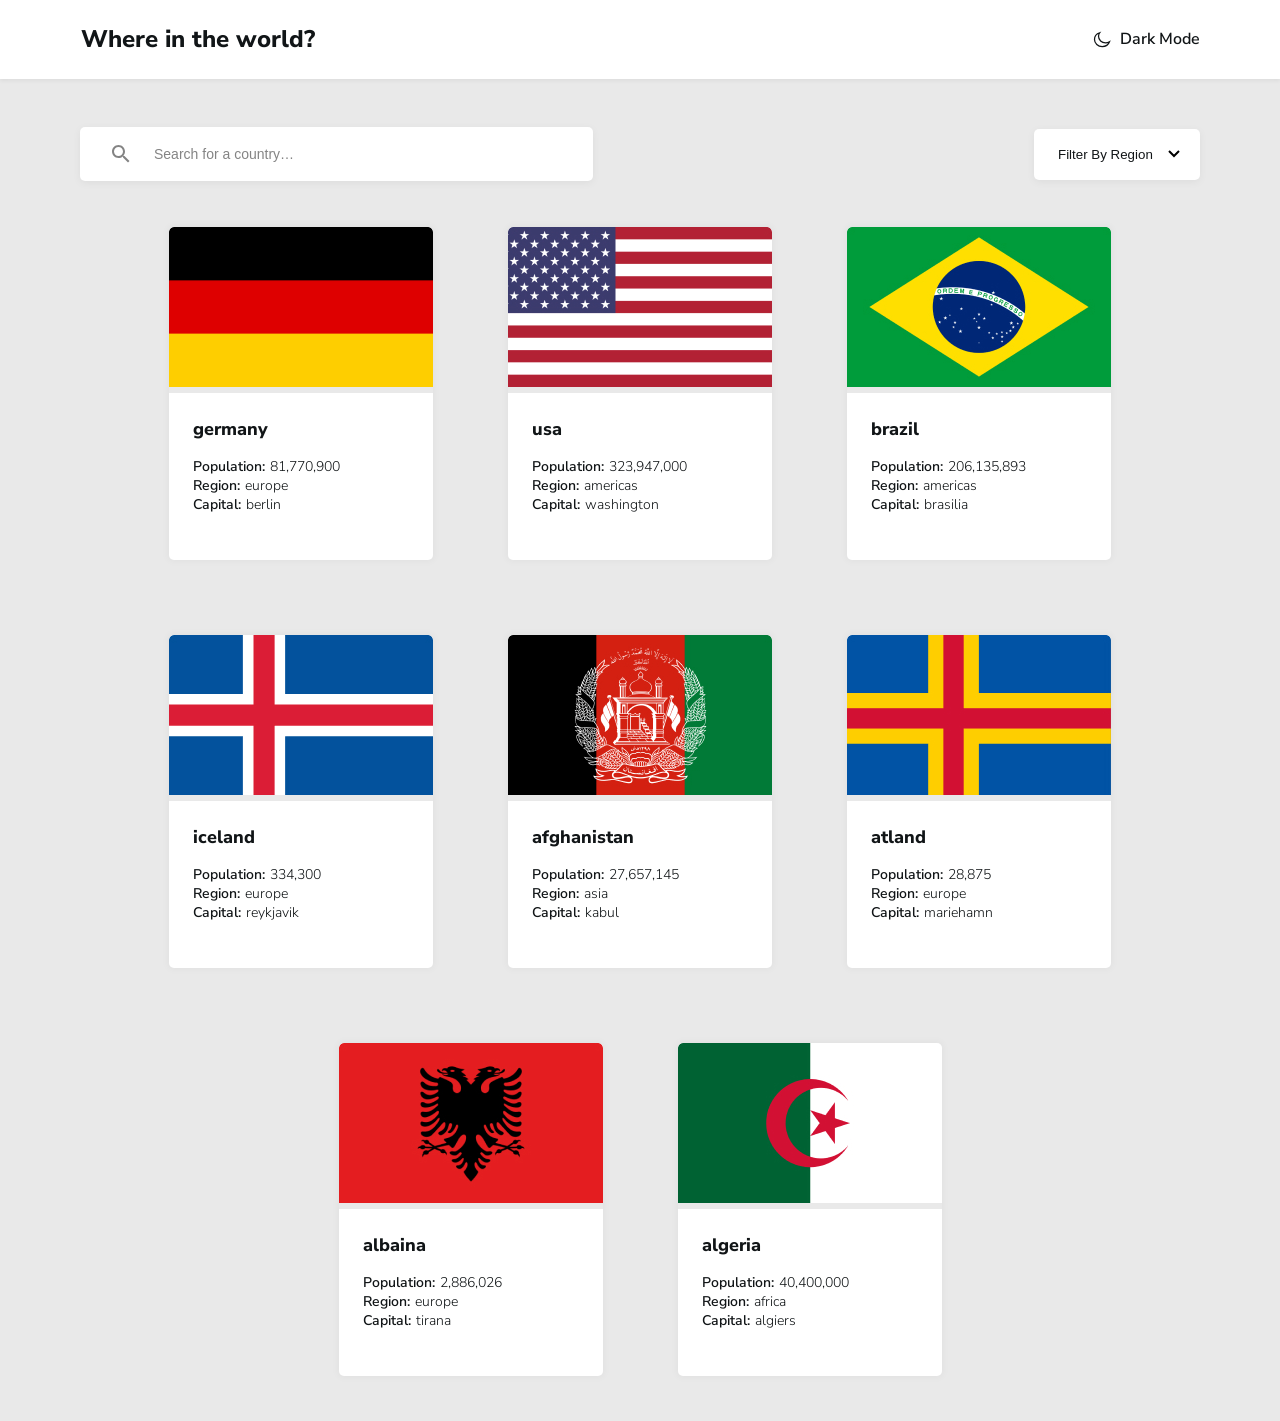
==== index.html @ 96c754d6 "end" ====
<!DOCTYPE html>
<html lang="en">
  <head>
    <meta charset="UTF-8" />
    <meta name="viewport" content="width=device-width, initial-scale=1.0" />
    <link rel="stylesheet" href="./styles/style.css" />
    <title>6-dars</title>
  </head>
  <body>
    <header class="container">
      <h1>Where in the world?</h1>
      <a href="#" id="dark">
        <img
          id="moon"
          src="./images/moon.svg"
          alt="moon"
          width="20"
          height="20"
        />
        <img id="sun" class="hidden" src="./images/sun.svg" alt="sun" width="20" height="20" />
        <span>Dark Mode</span>
      </a>
    </header>
    <main class="container">
      <div class="input-and-filter">
        <div class="input">
          <img class="search" src="./images/search.svg" alt="search" width="18" height="18" />
          <img class="search-white hidden" src="./images/search-white.svg" alt="search" width="18" height="18">
          <input type="search" placeholder="Search for a country…" />
        </div>
        <select class="filter" name="filter" id="filter">
          <option value="filter" selected>Filter By Region</option>
          <option value="africa">Africa</option>
          <option value="america">America</option>
          <option value="asia">Asia</option>
          <option value="europe">Europe</option>
          <option value="oceania">Oceania</option>
        </select>
      </div>
      <div class="cards">
        <!-- <div class="card">
          <div class="card-img">
            <img
              src="./images/flag-germany.jpg"
              alt="flag img"
              width="264"
              height="160"
            />
          </div>
          <div class="card-title">
            <h2>Germany</h2>
            <span
              >Population:
              <p>81,770,900</p></span
            >
            <span
              >Region:
              <p>Europe</p></span
            >
            <span
              >Capital:
              <p>Berlin</p></span
            >
          </div>
        </div> -->
      </div>
    </main>
    <script type="module" src="./index.js"></script>
  </body>
</html>
---- styles/style.css ----
@import url("https://fonts.googleapis.com/css2?family=Nunito+Sans:wght@100;200;300;400;500;600;800;900&display=swap");
:root {
  --text-color: #111517;
  --title-color: #ffffff;
  --primary-color: #ffffff;
  --bgc-color: rgb(233, 233, 233);
  --input-color: #848484;
}
* {
  margin: 0;
  padding: 0;
  box-sizing: border-box;
}
html,
body {
  overflow-x: hidden;
  font-family: "Nunito Sans", sans-serif;
  background-color: var(--bgc-color);
}
input,
select {
  border: none;
  outline: none;
}
a {
  text-decoration: none;
}
ul,
ol,
li {
  list-style: none;
}
button {
  border: none;
  cursor: pointer;
}
.dark {
  --text-color: #ffffff;
  --title-color: #111517;
  --primary-color: #2b3844;
  --bgc-color: #202c36;
  --input-color: white;
}
.hidden {
  display: none;
}
.container {
  max-width: 1280px;
  width: 100%;
  margin: 0 auto;
}
header {
  background-color: var(--title-color);
  display: flex;
  justify-content: space-between;
  box-shadow: 0px 2px 4px 0px #0000000e;
  padding: 23px 80px 24px 81px;
  h1 {
    font-weight: 800;
    font-size: 24px;
    color: var(--text-color);
  }
  a {
    display: flex;
    align-items: center;
    gap: 8px;
    span {
      font-weight: 600;
      font-size: 16px;
      color: var(--text-color);
    }
  }
}
main {
  padding: 48px 80px 45px 80px;
  .input-and-filter {
    display: flex;
    align-items: center;
    justify-content: space-between;
    .input {
      background-color: var(--title-color);
      box-shadow: 0px 2px 9px 0px #0000000e;
      padding: 18px 270px 18px 32px;
      border-radius: 5px;
      display: flex;
      align-items: center;
      gap: 24px;
      input::placeholder {
        font-weight: 400;
        font-size: 14px;
        color: var(--input-color);
        background-color: var(--title-color);
      }
    }
    .filter {
      padding: 18px 47px 18px 24px;
      box-shadow: 0px 2px 9px 0px #0000000e;
      border-radius: 5px;
      background-image: url("data:image/svg+xml;charset=UTF-8,%3Csvg width='12' height='8' viewBox='0 0 12 8' xmlns='http://www.w3.org/2000/svg'%3E%3Cpath d='M1 1l5 5 5-5' stroke='%23000' stroke-width='2' fill='none'/%3E%3C/svg%3E");
      background-repeat: no-repeat;
      background-position: right 20px center;
      background-size: 12px;
      appearance: none;
      -webkit-appearance: none;
      -moz-appearance: none;
      background-color: var(--title-color);
      color: var(--text-color);
    }
  }
  .cards {
    display: flex;
    align-items: center;
    gap: 75px;
    flex-wrap: wrap;
    justify-content: center;
    margin-top: 46px;
    .card {
      border-radius: 5px;
      overflow: hidden;
      box-shadow: 0px 0px 7px 2px #00000008;
      .card-title {
        padding: 24px 0px 46px 24px;
        background-color: var(--title-color);
        h2 {
          font-weight: 800;
          font-size: 18px;
          color: var(--text-color);
          margin-bottom: 16px;
        }
        span {
          display: flex;
          align-items: center;
          gap: 5px;
          font-weight: 600;
          font-size: 14px;
          color: var(--text-color);
          p {
            font-weight: 300;
            font-size: 14px;
            color: var(--text-color);
          }
        }
      }
    }
  }
}
@media (max-width: 874px) {
  .input-and-filter {
    flex-direction: column;
    .input {
      width: 100%;
    }
    .filter {
      width: 100%;
      margin-top: 40px;
    }
  }
}
@media (max-width: 537px) {
  header {
    padding: 30px 16px 30px 16px;
    h1 {
      font-size: 14px;
    }
    a {
      img {
        max-width: 16px;
        height: 16px;
      }
      span {
        font-size: 12px;
      }
    }
    .input-and-filter {
      flex-direction: column;
      gap: 16px;
    }

    .input,
    .filter {
      width: 100%;
      padding: 12px;
    }

    .input input {
      font-size: 14px;
    }

    .filter {
      font-size: 14px;
    }
  }
  main {
    .cards {
      .card {
        .card-img {
          img {
            display: block;
            height: auto;
            max-width: 100%;
          }
        }
        .card-title {
          h2 {
            font-size: 18px;
          }
          span {
            font-size: 14px;
          }
        }
      }
    }
  }
}
@media (max-width: 390px) {
  .cards {
    .card {
      .card-title {
        padding: 24px 0px 46px 24px !important;
        display: flex;
        justify-content: center;
        flex-direction: column;
      }
    }
  }
}
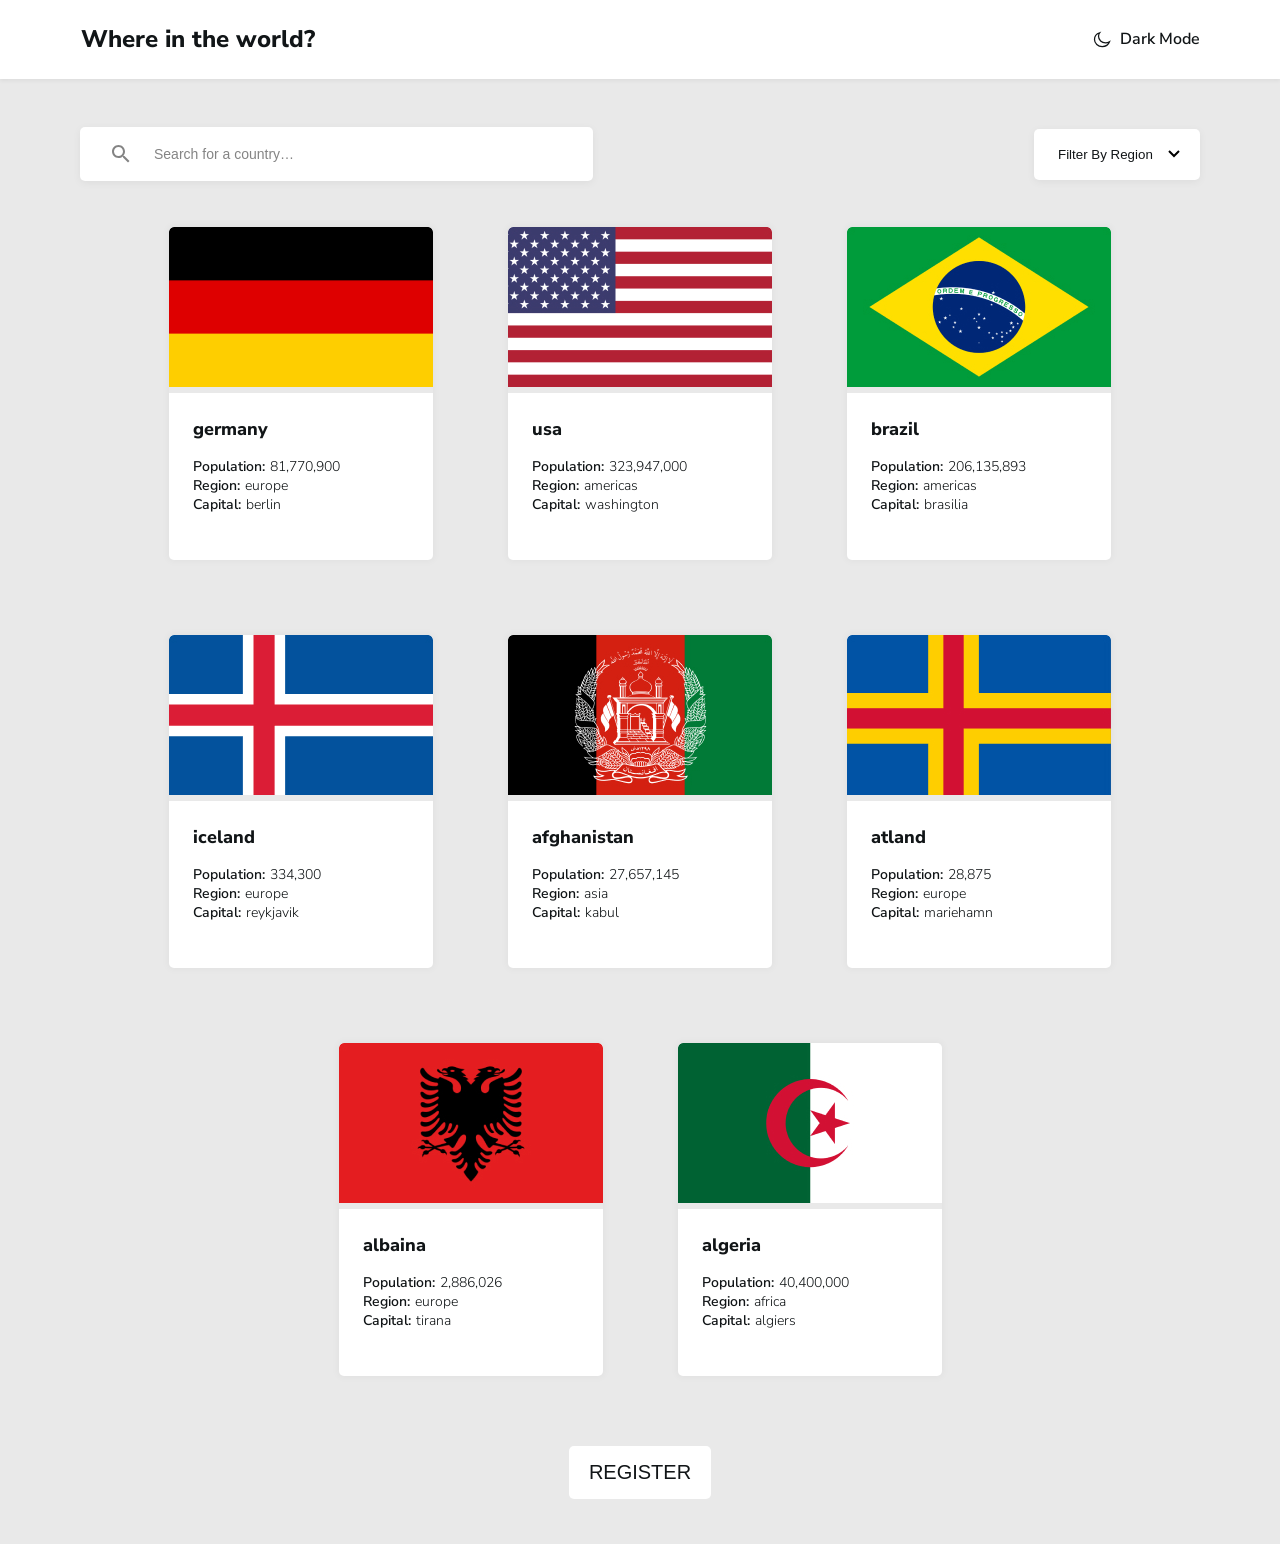
==== commit 3b4a9b73: "login and register" ====
--- a/index.html
+++ b/index.html
@@ -17,15 +17,35 @@
           width="20"
           height="20"
         />
-        <img id="sun" class="hidden" src="./images/sun.svg" alt="sun" width="20" height="20" />
-        <span>Dark Mode</span>
+        <img
+          id="sun"
+          class="hidden"
+          src="./images/sun.svg"
+          alt="sun"
+          width="20"
+          height="20"
+        />
+        <span id="dark-text">Dark Mode</span>
+        <span id="light-text" class="hidden">Light Mode</span>
       </a>
     </header>
     <main class="container">
       <div class="input-and-filter">
         <div class="input">
-          <img class="search" src="./images/search.svg" alt="search" width="18" height="18" />
-          <img class="search-white hidden" src="./images/search-white.svg" alt="search" width="18" height="18">
+          <img
+            class="search"
+            src="./images/search.svg"
+            alt="search"
+            width="18"
+            height="18"
+          />
+          <img
+            class="search-white hidden"
+            src="./images/search-white.svg"
+            alt="search"
+            width="18"
+            height="18"
+          />
           <input type="search" placeholder="Search for a country…" />
         </div>
         <select class="filter" name="filter" id="filter">
@@ -64,6 +84,9 @@
           </div>
         </div> -->
       </div>
+      <div class="btn">
+        <button><a target="_blank" href="./register.html">REGISTER</a></button>
+      </div>
     </main>
     <script type="module" src="./index.js"></script>
   </body>
--- a/styles/style.css
+++ b/styles/style.css
@@ -143,6 +143,71 @@
       }
     }
   }
+  .btn {
+    margin-top: 70px;
+    display: flex;
+    align-items: center;
+    justify-content: center;
+    button {
+      overflow: hidden;
+      transition: 0.3s ease;
+      outline: none;
+      background-color: var(--primary-color);
+      padding: 15px 20px;
+      border-radius: 5px;
+      a {
+        color: var(--text-color);
+        font-size: 20px;
+        font-weight: 500;
+        position: relative;
+        z-index: 2;
+      }
+    }
+    &::before,
+    &::after {
+      content: "";
+      position: absolute;
+      width: 0;
+      height: 0;
+      background: linear-gradient(45deg, #fff, var(--primary-color));
+      opacity: 0.6;
+      transition: 0.4s ease;
+    }
+
+    &::before {
+      top: 0;
+      left: 0;
+    }
+    &::after {
+      bottom: 0;
+      right: 0;
+    }
+    &:hover {
+      transform: scale(1.05);
+      box-shadow: 0 0 20px rgba(255, 255, 255, 0.4);
+
+      &::before {
+        width: 120%;
+        height: 120%;
+      }
+      &::after {
+        width: 120%;
+        height: 120%;
+      }
+    }
+    animation: pulse 2s infinite ease-in-out;
+  }
+}
+@keyframes pulse {
+  0% {
+    transform: scale(1);
+  }
+  50% {
+    transform: scale(1.03);
+  }
+  100% {
+    transform: scale(1);
+  }
 }
 @media (max-width: 874px) {
   .input-and-filter {
@@ -223,4 +288,209 @@
       }
     }
   }
-}+}
+
+/* register section */
+.wrapper {
+  display: flex;
+  align-items: center;
+  justify-content: center;
+  flex-direction: column;
+  height: 100vh;
+  span {
+    font-weight: 400;
+    font-size: 16px;
+    color: #4a5565;
+  }
+  form {
+    background-color: #ffffff;
+    box-shadow: 0px 25px 50px -12px #00000040;
+    border-top: 1px solid #f3f4f6;
+    border-radius: 24px;
+    margin-top: 32px;
+    padding: 49px;
+    .head {
+      display: flex;
+      align-items: center;
+      flex-direction: column;
+      justify-content: center;
+      .p {
+        display: flex;
+        align-items: center;
+        justify-content: center;
+        width: 64px;
+        height: 64px;
+        border-radius: 16px;
+        background: linear-gradient(135deg, #2b7fff 0%, #4f39f6 100%);
+        margin-bottom: 16px;
+      }
+      span {
+        font-weight: 400;
+        color: #101828;
+        font-size: 16px;
+        text-align: center;
+      }
+      p {
+        color: #4a5565;
+        font-weight: 400;
+        font-size: 16px;
+        text-align: center;
+        margin-top: 8px;
+      }
+    }
+    .body {
+      margin-top: 32px;
+      .input {
+        width: 350px;
+        border: 2px solid #e5e7eb;
+        border-radius: 14px;
+        display: flex;
+        align-items: center;
+        padding-left: 16px;
+        gap: 12px;
+        height: 52px;
+        input::placeholder {
+          font-weight: 400;
+          font-size: 16px;
+          color: #99a1af;
+        }
+      }
+      .name,
+      .email {
+        margin-bottom: 24px;
+      }
+      .super-btn {
+        display: flex;
+        align-items: center;
+        margin-top: 24px;
+        justify-content: center;
+
+        button {
+          width: 100%;
+          height: 48px;
+          border-radius: 14px;
+          font-weight: 400;
+          font-size: 16px;
+          color: #ffffff;
+          transition: all 0.3s ease;
+          background: linear-gradient(90deg, #2b7fff 0%, #4f39f6 100%);
+        }
+        button:hover {
+          transform: translateY(-3px);
+          box-shadow: 0 8px 18px rgba(79, 57, 246, 0.35);
+        }
+
+        button:active {
+          transform: translateY(-1px) scale(0.98);
+        }
+      }
+    }
+  }
+  .or {
+    display: flex;
+    align-items: center;
+    justify-content: center;
+    margin-top: 24px;
+    .chiziq {
+      width: 151.55px;
+      height: 1px;
+      background-color: #e5e7eb;
+    }
+    span {
+      font-weight: 400;
+      color: #6a7282;
+      font-size: 16px;
+      display: inline-block;
+      margin-right: 15px;
+      margin-left: 15px;
+    }
+  }
+  .magic-btn {
+    display: flex;
+    align-items: center;
+    justify-content: center;
+    margin-top: 24px;
+    button {
+      display: flex;
+      align-items: center;
+      justify-content: center;
+      gap: 7px;
+      width: 100%;
+      height: 48px;
+      border-radius: 14px;
+      border: none;
+      cursor: pointer;
+      overflow: hidden;
+      position: relative;
+      transition: transform 0.3s ease;
+      span {
+        font-weight: 400;
+        font-size: 16px;
+        color: #101828;
+        position: relative;
+        z-index: 2;
+        transition: transform 0.4s ease;
+      }
+      &::before {
+        content: "";
+        position: absolute;
+        top: 0;
+        left: -150%;
+        width: 60%;
+        height: 100%;
+        transform: skewX(-20deg);
+        animation: shimmer 2.8s infinite;
+        z-index: 1;
+      }
+      &::after {
+        content: "";
+        position: absolute;
+        inset: 0;
+        background-size: 200% 200%;
+        z-index: 0;
+        opacity: 0.18;
+        animation: flow 6s ease infinite;
+      }
+
+      &:hover {
+        transform: translateY(-3px);
+        span {
+          transform: translateY(-2px);
+        }
+      }
+    }
+  }
+  @keyframes shimmer {
+    0% {
+      left: -150%;
+    }
+    100% {
+      left: 150%;
+    }
+  }
+
+  @keyframes flow {
+    0% {
+      background-position: 0% 50%;
+    }
+    100% {
+      background-position: 200% 50%;
+    }
+  }
+  .login {
+    display: flex;
+    align-items: center;
+    justify-content: center;
+    margin-top: 32px;
+    span {
+      font-weight: 400;
+      font-size: 16px;
+      color: #4a5565;
+    }
+    a {
+      font-weight: 400;
+      font-size: 16px;
+      color: #155dfc;
+    }
+  }
+}
